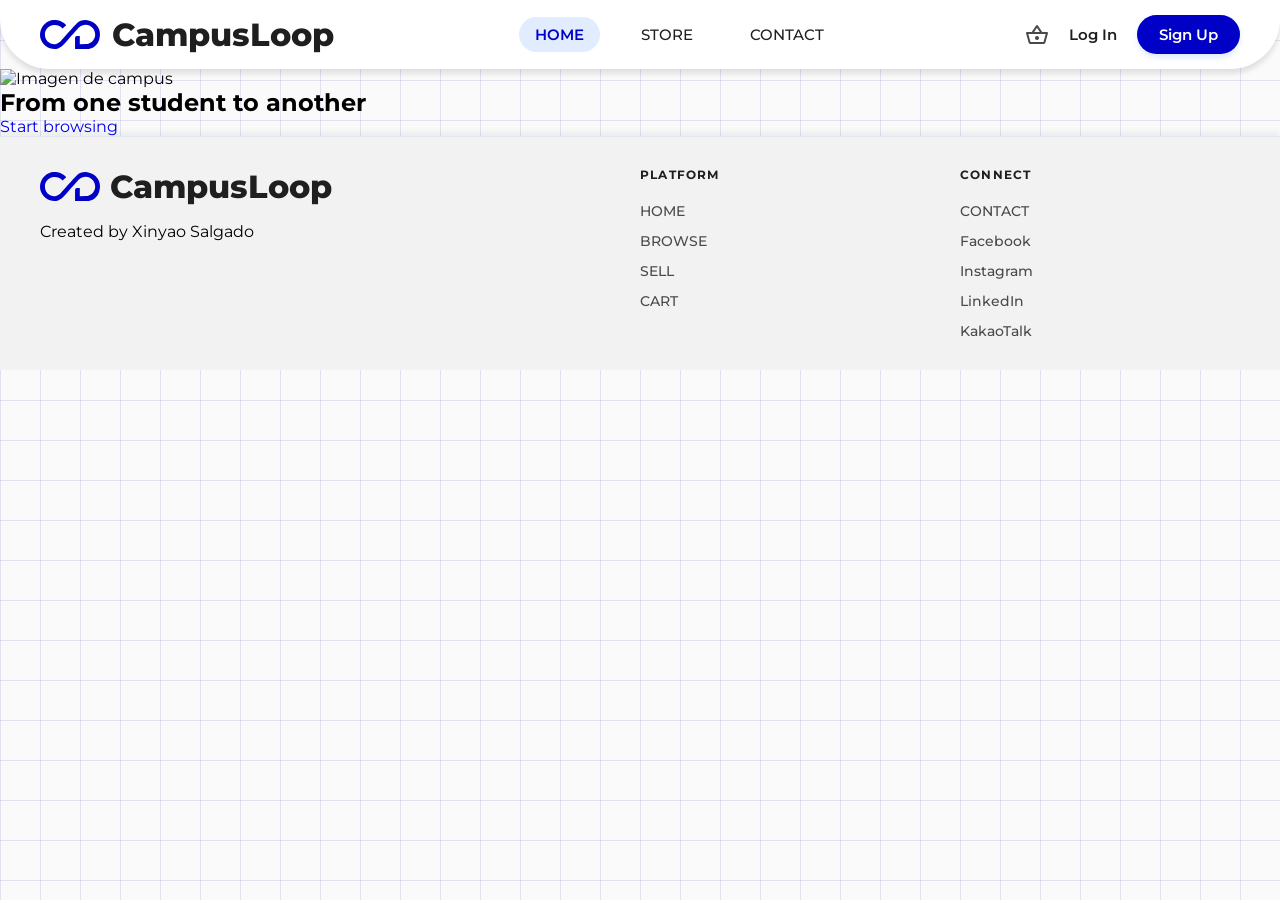
==== index.html @ 44f71fc2 "Updated pages titles" ====
<!DOCTYPE html>
<html lang="en">
<head>
    <meta charset="UTF-8">
    <meta name="viewport" content="width=device-width, initial-scale=1.0">
    <link rel="icon" type="image/x-icon" href="./assets/logo/CampusLoop_Black.svg">
    <title>Home - CampusLoop</title>
    <link rel="preconnect" href="https://fonts.googleapis.com">
    <link rel="preconnect" href="https://fonts.gstatic.com" crossorigin>
    <link href="https://fonts.googleapis.com/css2?family=Material+Symbols+Rounded:wght,FILL@100..700,0..1&amp;display=swap" rel="stylesheet"/>
    <link rel="stylesheet" href="./assets/styles/style.css">
</head>
<body>
    <!-- MENU -->
    <header class="navbar">
        <div class="navbar-left">
            <a href="index.html" class="logo-container">
                <img class="logo-img" src="./assets/logo/CampusLoop_Blue.svg" alt="Logo CampusLoop">
                <p class="logo-name">CampusLoop</p>
            </a>
        </div>
        <nav class="navbar-center">
            <a class="nav-link active" href="index.html">HOME</a>
            <a class="nav-link" href="browse.html">STORE</a>
            <a class="nav-link" href="contact.html">CONTACT</a>
        </nav>
        <div class="navbar-right">
            <a href="#" class="nav-icon">
                <span class="material-symbols-rounded">shopping_basket</span>
                <span class="cart-badge" id="cartBadge">0</span>
            </a>
            <a href="#" class="btn-login">Log In</a>
            <a href="#" class="btn-signup">Sign Up</a>
        </div>
    </header>

    <!-- MAIN CONTENT -->
    <main>
        <!-- Hero -->
        <section>
            <img src="campus.png" alt="Imagen de campus">
            <div>
                <h1>From one student to another</h1>
                <a href="#">Start browsing</a>
            </div>
        </section>
        <!-- Problem -->
        <section>

        </section>
    </main>

    <!-- FOOTER -->
    <footer>
        <div class="column ownership">
            <a href="index.html">
                <img class="logo-img" src="./assets/logo/CampusLoop_Blue.svg" alt="CampusLoop logo">
                <p class="logo-name">CampusLoop</p>
            </a>
            <p>Created by Xinyao Salgado</p>
        </div>
        <div class="column platform">
            <h5>PLATFORM</h5>
            <a href="index.html">HOME</a>
            <a href="browse.html">BROWSE</a>
            <a href="sell.html">SELL</a>
            <a href="cart.html">CART</a>
        </div>
        <div class="column">
            <h5>CONNECT</h5>
            <a href="contact.html">CONTACT</a>
            <a href="#">Facebook</a>
            <a href="#">Instagram</a>
            <a href="#">LinkedIn</a>
            <a href="#">KakaoTalk</a>
        </div>
    </footer>

    <script src="./assets/scripts/search.js"></script>
    <script src="./assets/scripts/loadProducts.js"></script>
</body>
</html>
---- assets/styles/style.css ----
@import url('https://fonts.googleapis.com/css2?family=Montserrat:ital,wght@0,100..900;1,100..900&display=swap');

* {
    padding: 0px;
    margin: 0px;
}

:root {
    /*COLORS*/
    --primary: hsl(240, 100%, 39%);
    --secondary: hsl(0, 0%, 100%);
    --accent: hsl(349, 100%, 65%);
    --text: hsl(0, 0%, 12%);
    --text-secondary: hsl(0, 0%, 29%);
    --accent-light: hsl(from var(--accent) h s calc(l + 10));
    --accent-dark: hsl(from var(--accent) h s calc(l - 20));
    --primary-light: hsl(from var(--primary) h s calc(l + 20));
    --primery-dark: hsl(from var(--primary) h s calc(l - 20));
    --secondary-dark: hsl(from var(--secondary) h s calc(l - 5));
    --background: hsl(0, 0%, 98%);
}

body {
    font-family: 'Montserrat',sans-serif;
    background-color: var(--background);
    background-image: 
        linear-gradient(to right, hsl(from var(--primary) h s l / 0.1) 1px, transparent 1px),
        linear-gradient(to bottom, hsl(from var(--primary) h s l / 0.1) 1px, transparent 1px);
    background-size: 40px 40px;
    background-attachment: fixed;
}
a {
    text-decoration: none;
}

.example {
    display: none;
}

/* HEADER */

.navbar {
    display: flex;
    justify-content: space-between;
    align-items: center;
    padding: 15px 40px;
    background-color: var(--secondary);
    box-shadow: 0 5px 5px rgba(0,0,0,0.1);
    border-radius: 0 0 50px 50px;
}

.navbar-left {
    flex: 0 0 auto;
    margin-right: auto;
}

.navbar-right {
    flex: 0 0 auto;
    margin-left: auto;
    display: flex;
    justify-content: flex-end;
    gap: 15px;  
}

.navbar-center {
    display: flex;
    gap: 25px;
}

.nav-link {
    text-decoration: none;
    color: var(--text);
    font-size: 15px;
    font-weight: 500;
    padding: 8px 16px;
    border-radius: 20px;
    transition: all 0.25s ease;
}

.nav-link:hover {
    color: var(--primary);
    background-color: rgba(59, 130, 246, 0.08);
}

.nav-link.active {
    color: var(--primary);
    background-color: rgba(59, 130, 246, 0.15);
    font-weight: 600;
}

.logo-container {
    display: flex;
    align-items: center;
    gap: 12px;
}

.logo-img { 
    width: 60px; 
    height: auto; 
}

.logo-name {
    font-size: 2rem;
    font-weight: 800;
    color: var(--text)
}

.navbar-right {
    display: flex;
    align-items: center;
    gap: 20px;
}


.nav-icon {
    color: var(--text-secondary);
    display: flex;
    align-items: center;
    text-decoration: none;
    transition: color 0.2s ease;
    position: relative;
}

.nav-icon:hover {
    color: var(--primary);
}

.cart-badge {
    position: absolute;
    top: -8px;
    right: -8px;
    background-color: var(--accent);
    color: white;
    border-radius: 50%;
    width: 22px;
    height: 22px;
    display: none;
    align-items: center;
    justify-content: center;
    font-size: 12px;
    font-weight: 700;
}

.btn-login {
    text-decoration: none;
    color: var(--text);
    font-size: 15px;
    font-weight: 600;
    transition: color 0.2s ease;
}

.btn-login:hover {
    color: var(--primary);    
}

.btn-signup {
    text-decoration: none;
    color: var(--secondary);
    background-color: var(--primary);
    font-size: 15px;
    font-weight: 600;
    padding: 10px 22px;
    border-radius: 20px;
    box-shadow: 0 4px 6px -1px rgba(59, 130, 246, 0.2);
    transition: all 0.2s ease;
}

.btn-signup:hover {
    background-color: #2563eb;
    transform: translateY(-1px);
    box-shadow: 0 6px 12px -2px rgba(59, 130, 246, 0.3);
}

.btn-signup:active {
    transform: translateY(0);
}

/* FOOTER */

footer {
    background-color: var(--secondary-dark);
    border-top: 1px solid #e2e8f0;
    padding: 30px 40px 30px 40px;
    
    display: grid;
    grid-template-columns: 2fr 1fr 1fr;
    gap: 40px;
    box-shadow: 0 -5px 5px rgba(0, 0, 0, 0.05);
}

.column {
    display: flex;
    flex-direction: column;
    gap: 12px;
}

.ownership a {
    display: flex;
    align-items: center;
    gap: 10px;                  
    text-decoration: none;
    color: var(--primary);
    font-size: 20px;
    font-weight: 700;
    margin-bottom: 4px;
}

footer h5 {
    color: var(--text);
    font-size: 12px;
    font-weight: 700;
    letter-spacing: 0.1em;
    margin: 0 0 8px 0;
}

.column > a {
    text-decoration: none;
    color: var(--text-secondary);
    font-size: 14px;
    font-weight: 500;
    width: fit-content;
    transition: all 0.2s ease;
}

.column > a:hover {
    color: var(--primary);
    transform: translateX(3px);
}
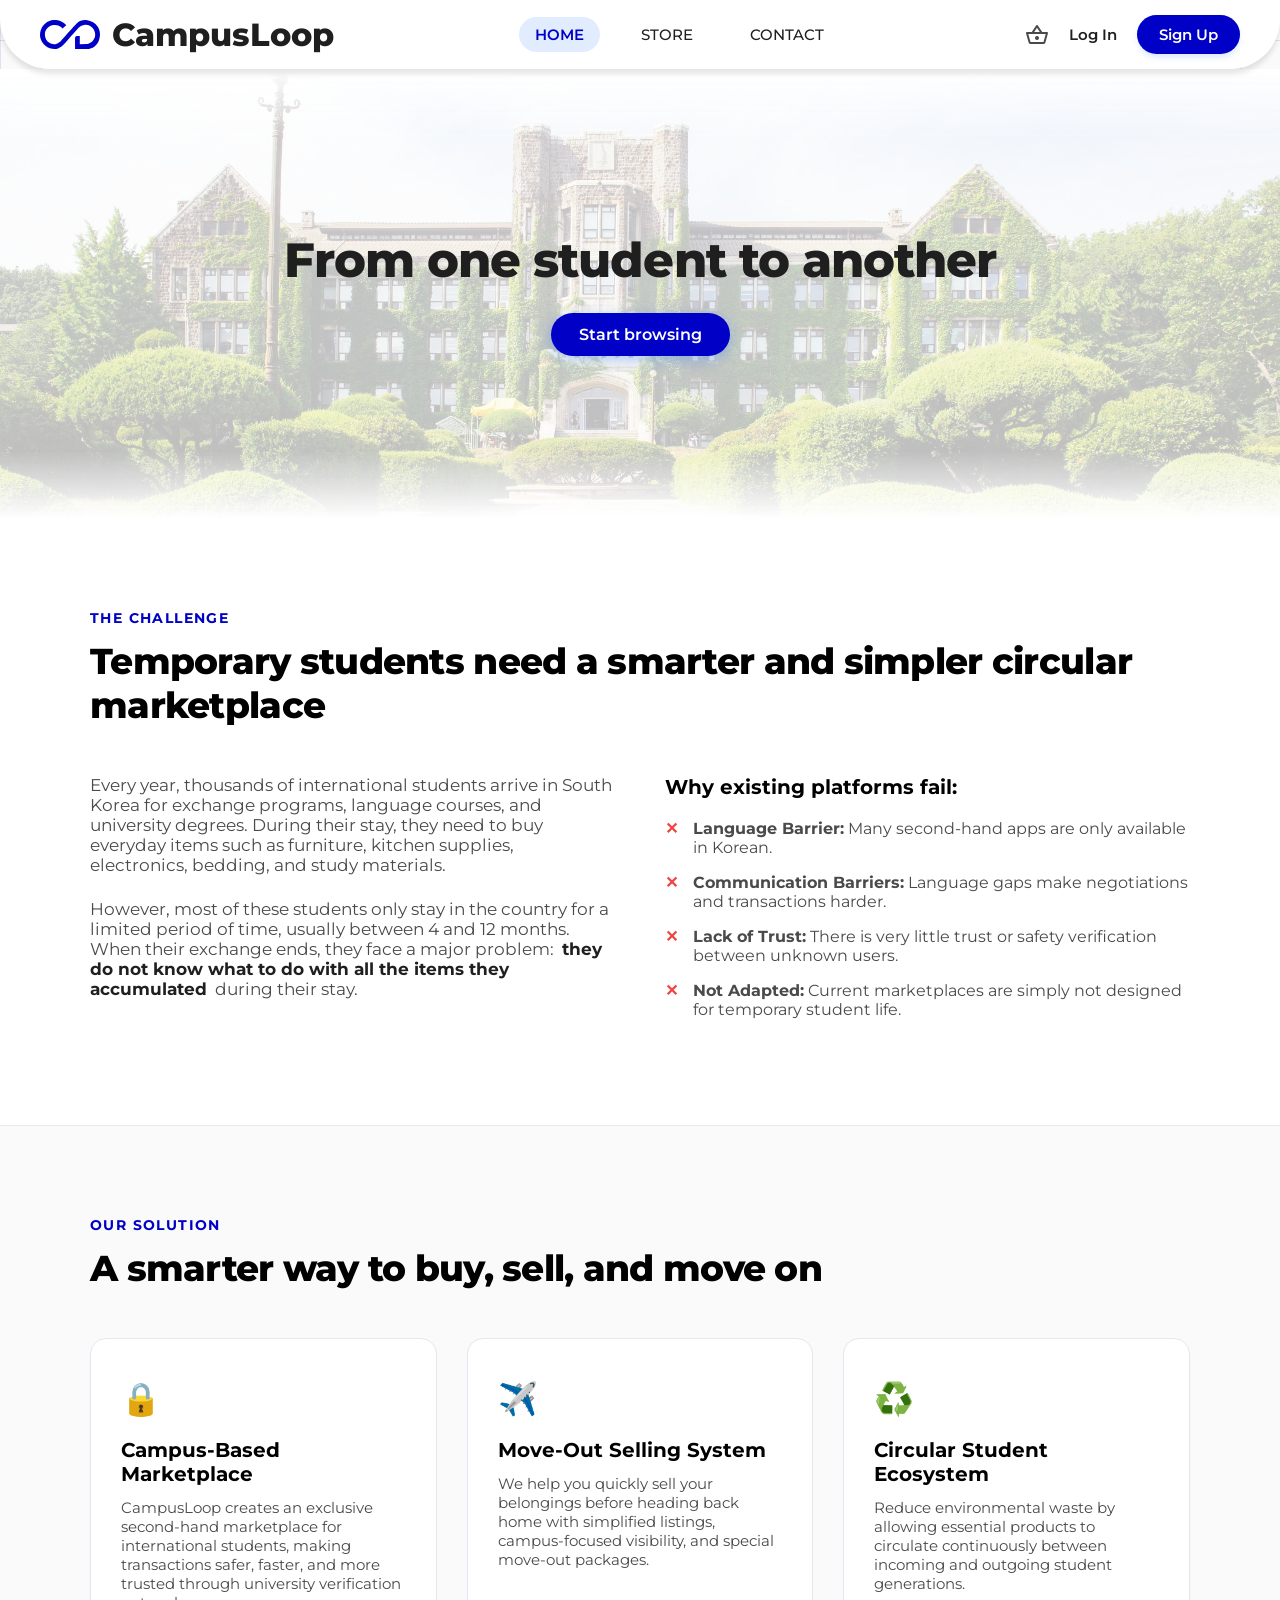
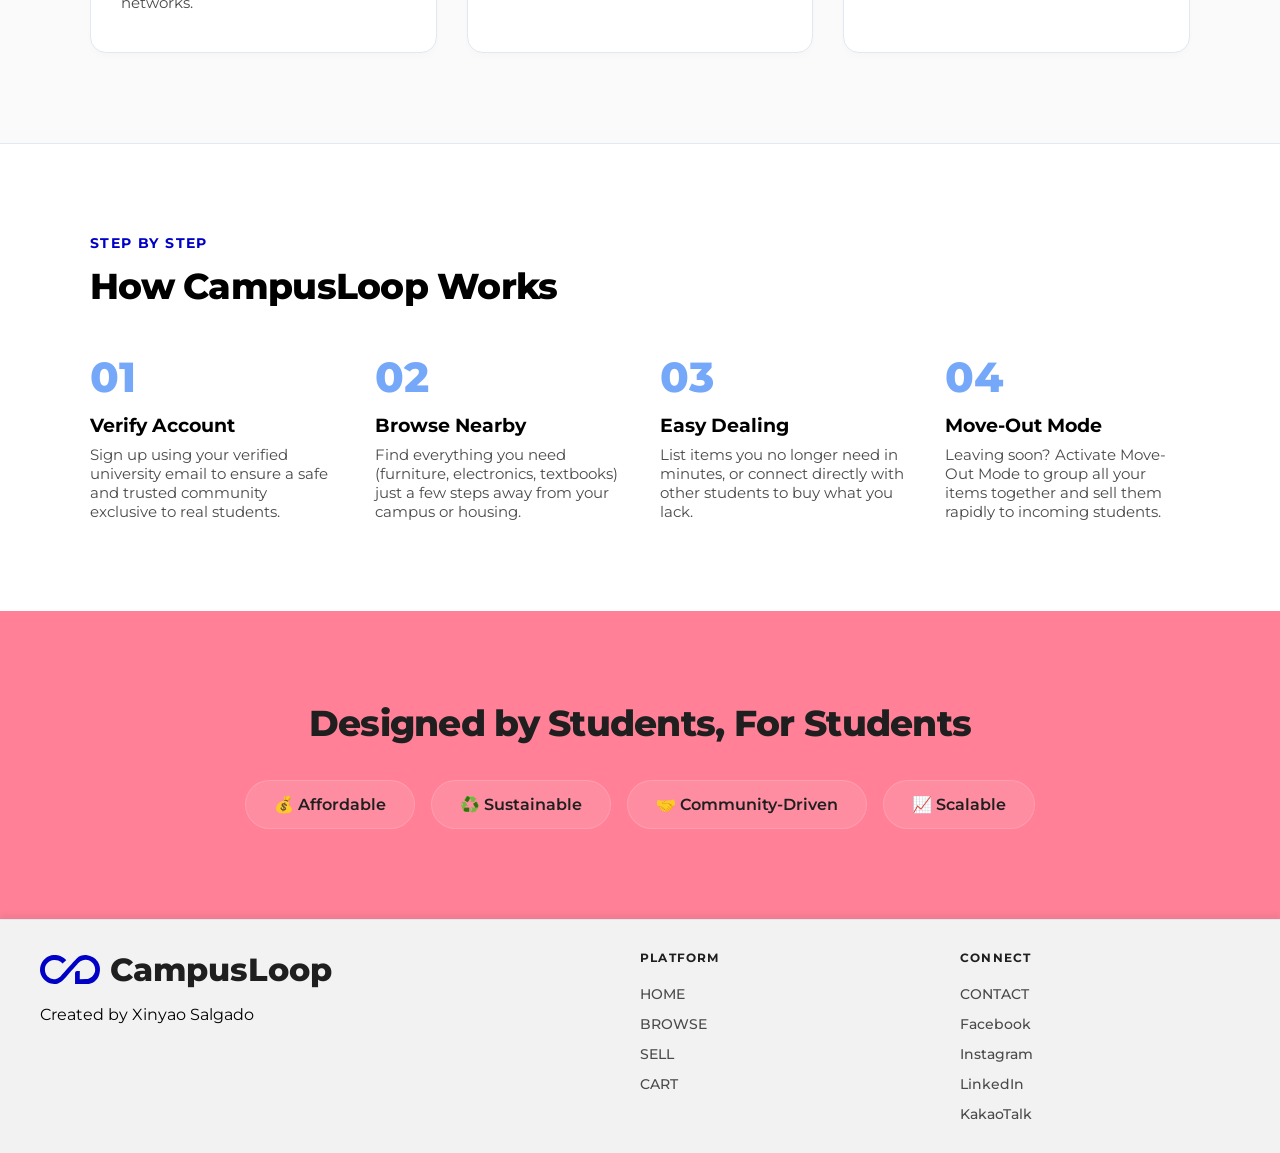
==== commit e888acd7: "Created home page" ====
--- a/index.html
+++ b/index.html
@@ -9,6 +9,7 @@
     <link rel="preconnect" href="https://fonts.gstatic.com" crossorigin>
     <link href="https://fonts.googleapis.com/css2?family=Material+Symbols+Rounded:wght,FILL@100..700,0..1&amp;display=swap" rel="stylesheet"/>
     <link rel="stylesheet" href="./assets/styles/style.css">
+    <link rel="stylesheet" href="./assets/styles/index.css">
 </head>
 <body>
     <!-- MENU -->
@@ -36,17 +37,132 @@
 
     <!-- MAIN CONTENT -->
     <main>
-        <!-- Hero -->
-        <section>
-            <img src="campus.png" alt="Imagen de campus">
+        <!-- HERO -->
+        <section class="hero">
+            <img src="./assets/images/campus.jpg" alt="Imagen de campus">
             <div>
                 <h1>From one student to another</h1>
-                <a href="#">Start browsing</a>
+                <a href="browse.html">Start browsing</a>
             </div>
         </section>
-        <!-- Problem -->
-        <section>
+        
+        <!-- PROBLEM -->
+        <section id="problem" class="web-section problem-section">
+            <div class="container">
+            <span class="section-tagline">The Challenge</span>
+            <h2>Temporary students need a smarter and simpler circular marketplace</h2>
+            
+            <div class="problem-content">
+                <div class="problem-text">
+                <p>
+                    Every year, thousands of international students arrive in South Korea for exchange programs, 
+                    language courses, and university degrees. During their stay, they need to buy everyday items 
+                    such as furniture, kitchen supplies, electronics, bedding, and study materials.
+                </p>
+                <p>
+                    However, most of these students only stay in the country for a limited period of time, 
+                    usually between 4 and 12 months. When their exchange ends, they face a major problem: 
+                    <strong>they do not know what to do with all the items they accumulated</strong> during their stay.
+                </p>
+                </div>
 
+                <div class="problem-reasons">
+                <h3>Why existing platforms fail:</h3>
+                <ul>
+                    <li><strong>Language Barrier:</strong> Many second-hand apps are only available in Korean.</li>
+                    <li><strong>Communication Barriers:</strong> Language gaps make negotiations and transactions harder.</li>
+                    <li><strong>Lack of Trust:</strong> There is very little trust or safety verification between unknown users.</li>
+                    <li><strong>Not Adapted:</strong> Current marketplaces are simply not designed for temporary student life.</li>
+                </ul>
+                </div>
+            </div>
+            </div>
+        </section>
+
+        <!-- SOLUTION -->
+        <section id="solution" class="web-section solution-section">
+            <div class="container">
+            <span class="section-tagline">Our Solution</span>
+            <h2>A smarter way to buy, sell, and move on</h2>
+            
+            <div class="solution-cards">
+                <div class="solution-card">
+                <div class="card-icon">🔒</div>
+                <h3>Campus-Based Marketplace</h3>
+                <p>
+                    CampusLoop creates an exclusive second-hand marketplace for international students, making transactions safer, faster, and more trusted through university verification networks.
+                </p>
+                </div>
+
+                <div class="solution-card">
+                <div class="card-icon">✈️</div>
+                <h3>Move-Out Selling System</h3>
+                <p>
+                    We help you quickly sell your belongings before heading back home with simplified listings, campus-focused visibility, and special move-out packages.
+                </p>
+                </div>
+
+                <div class="solution-card">
+                <div class="card-icon">♻️</div>
+                <h3>Circular Student Ecosystem</h3>
+                <p>
+                    Reduce environmental waste by allowing essential products to circulate continuously between incoming and outgoing student generations.
+                </p>
+                </div>
+            </div>
+            </div>
+        </section>
+
+        <!-- STEPS -->
+        <section id="how-it-works" class="web-section steps-section">
+            <div class="container">
+            <span class="section-tagline">Step by Step</span>
+            <h2>How CampusLoop Works</h2>
+            
+            <ol class="steps-list">
+                <li>
+                <span class="step-number">01</span>
+                <div class="step-content">
+                    <h3>Verify Account</h3>
+                    <p>Sign up using your verified university email to ensure a safe and trusted community exclusive to real students.</p>
+                </div>
+                </li>
+                <li>
+                <span class="step-number">02</span>
+                <div class="step-content">
+                    <h3>Browse Nearby</h3>
+                    <p>Find everything you need (furniture, electronics, textbooks) just a few steps away from your campus or housing.</p>
+                </div>
+                </li>
+                <li>
+                <span class="step-number">03</span>
+                <div class="step-content">
+                    <h3>Easy Dealing</h3>
+                    <p>List items you no longer need in minutes, or connect directly with other students to buy what you lack.</p>
+                </div>
+                </li>
+                <li>
+                <span class="step-number">04</span>
+                <div class="step-content">
+                    <h3>Move-Out Mode</h3>
+                    <p>Leaving soon? Activate Move-Out Mode to group all your items together and sell them rapidly to incoming students.</p>
+                </div>
+                </li>
+            </ol>
+            </div>
+        </section>
+
+        <!-- VALUES -->
+        <section id="values" class="web-section values-section">
+            <div class="container">
+            <h2>Designed by Students, For Students</h2>
+            <div class="values-pills">
+                <div class="pill">💰 Affordable</div>
+                <div class="pill">♻️ Sustainable</div>
+                <div class="pill">🤝 Community-Driven</div>
+                <div class="pill">📈 Scalable</div>
+            </div>
+            </div>
         </section>
     </main>
 
@@ -75,8 +191,8 @@
             <a href="#">KakaoTalk</a>
         </div>
     </footer>
-
-    <script src="./assets/scripts/search.js"></script>
-    <script src="./assets/scripts/loadProducts.js"></script>
+    <script src="./assets/scripts/cart.js"></script>
+    <!-- <script src="./assets/scripts/search.js"></script>
+    <script src="./assets/scripts/loadProducts.js"></script> -->
 </body>
 </html>
--- a/assets/styles/style.css
+++ b/assets/styles/style.css
@@ -18,6 +18,8 @@
     --primery-dark: hsl(from var(--primary) h s calc(l - 20));
     --secondary-dark: hsl(from var(--secondary) h s calc(l - 5));
     --background: hsl(0, 0%, 98%);
+    --background-primary: white;
+    --background-secondary: hsl(349, 100%, 86%);
 }
 
 body {
@@ -29,6 +31,7 @@
     background-size: 40px 40px;
     background-attachment: fixed;
 }
+
 a {
     text-decoration: none;
 }
@@ -47,6 +50,9 @@
     background-color: var(--secondary);
     box-shadow: 0 5px 5px rgba(0,0,0,0.1);
     border-radius: 0 0 50px 50px;
+
+    position: relative;
+    z-index: 10;
 }
 
 .navbar-left {
--- a/assets/styles/index.css
+++ b/assets/styles/index.css
@@ -0,0 +1,267 @@
+/* HERO */
+
+.hero {
+  position: relative;
+  width: 100%;
+  min-height: 450px;       
+  display: flex;
+  justify-content: center; 
+  align-items: center;     
+  overflow: hidden;        
+
+  /* El truco está aquí: cambia "transparent" por tu color de fondo liso */
+  background-color: #ffffff; /* Puedes usar #ffffff (blanco) o el color base de tu diseño */
+}
+
+.hero img {
+  position: absolute;
+  top: 0;
+  left: 0;
+  width: 100%;
+  height: 100%;
+  object-fit: cover;       /* Hace que la imagen llene el espacio sin deformarse */
+  z-index: 1;              /* Se queda en la capa de atrás */
+  opacity: 0.25;           /* "Casi transparente" (ajusta entre 0 y 1 a tu gusto) */
+  
+  -webkit-mask-image: linear-gradient(to bottom, 
+    rgba(0, 0, 0, 0) 0%,     /* Totalmente invisible en el borde superior */
+    rgba(0, 0, 0, 1) 15%,    /* Se vuelve 100% visible al bajar un 15% */
+    rgba(0, 0, 0, 1) 85%,    /* Se mantiene 100% visible hasta el 80% */
+    rgba(0, 0, 0, 0) 100%    /* Se desvanece por completo al llegar al 100% (borde inferior) */
+  );
+  
+  mask-image: linear-gradient(to bottom, 
+    rgba(0, 0, 0, 0) 0%, 
+    rgba(0, 0, 0, 1) 15%, 
+    rgba(0, 0, 0, 1) 85%, 
+    rgba(0, 0, 0, 0) 100%
+  );
+}
+
+.hero > div {
+  position: relative;
+  z-index: 2;              /* Se posiciona por encima de la imagen */
+  text-align: center;      /* Centra las líneas de texto */
+  display: flex;
+  flex-direction: column;
+  align-items: center;
+  gap: 24px;               /* Separación entre el H1 y el botón */
+  max-width: 800px;        /* Evita que el texto se estire demasiado a lo ancho */
+  padding: 0 20px;
+}
+
+.hero h1 {
+  font-size: 48px;         /* Tamaño grande de impacto */
+  font-weight: 800;
+  color: var(--text);
+  margin: 0;
+  line-height: 1.2;
+  letter-spacing: -0.02em;
+}
+
+.hero a {
+  text-decoration: none;
+  color: var(--secondary);
+  background-color: var(--primary);
+  font-size: 16px;
+  font-weight: 600;
+  padding: 12px 28px;
+  border-radius: 25px;     /* Estilo píldora en sintonía con el resto de la app */
+  box-shadow: 0 4px 14px rgba(59, 130, 246, 0.4);
+  transition: all 0.2s ease;
+}
+
+.hero a:hover {
+  background-color: #2563eb;
+  transform: translateY(-2px);
+  box-shadow: 0 6px 20px rgba(59, 130, 246, 0.5);
+}
+
+/*  */
+.web-section {
+  padding: 90px 20px;
+  width: 100%;
+  box-sizing: border-box;
+}
+
+.container {
+  max-width: 1100px;
+  margin: 0 auto;
+}
+
+/* Etiquetas pequeñas sobre los títulos */
+.section-tagline {
+  display: block;
+  color: var(--primary);
+  font-size: 14px;
+  font-weight: 700;
+  text-transform: uppercase;
+  letter-spacing: 0.1em;
+  margin-bottom: 12px;
+}
+
+h2 {
+  font-size: 36px;
+  font-weight: 800;
+  margin-top: 0;
+  margin-bottom: 48px;
+  letter-spacing: -0.02em;
+}
+
+/* PROBLEM SECTION */
+.problem-section {
+  background-color: var(--secondary);
+  border-bottom: 1px solid #e2e8f0;
+}
+
+.problem-content {
+  display: grid;
+  grid-template-columns: 1fr 1fr;
+  gap: 50px;
+}
+
+.problem-text p {
+  font-size: 17px;
+  color: var(--text-secondary);
+  margin-bottom: 24px;
+}
+
+.problem-text strong {
+  color: var(--text);
+  padding: 2px 4px;
+  border-radius: 4px;
+}
+
+.problem-reasons h3 {
+  font-size: 20px;
+  margin-top: 0;
+  margin-bottom: 20px;
+}
+
+.problem-reasons ul {
+  list-style: none;
+  padding: 0;
+  margin: 0;
+}
+
+.problem-reasons li {
+  position: relative;
+  padding-left: 28px;
+  margin-bottom: 16px;
+  color: var(--text-secondary);
+  font-size: 16px;
+}
+
+.problem-reasons li::before {
+  content: "✕";
+  position: absolute;
+  left: 0;
+  color: #ef4444; 
+  font-weight: bold;
+}
+
+/* SOLUTION SECTION */
+.solution-section {
+  border-bottom: 1px solid #e2e8f0;
+}
+
+.solution-cards {
+  display: grid;
+  grid-template-columns: repeat(auto-fit, minmax(280px, 1fr));
+  gap: 30px;
+}
+
+.solution-card {
+  background-color: var(--background-primary);
+  padding: 40px 30px;
+  border-radius: 16px;
+  border: 1px solid #e2e8f0;
+  box-shadow: 0 4px 6px -1px rgba(0, 0, 0, 0.02);
+  transition: transform 0.2s ease, box-shadow 0.2s ease;
+}
+
+.solution-card:hover {
+  transform: translateY(-5px);
+  box-shadow: 0 12px 24px -5px rgba(0, 0, 0, 0.06);
+}
+
+.card-icon {
+  font-size: 32px;
+  margin-bottom: 20px;
+}
+
+.solution-card h3 {
+  font-size: 20px;
+  margin: 0 0 12px 0;
+}
+
+.solution-card p {
+  color: var(--text-secondary);
+  margin: 0;
+  font-size: 15px;
+}
+
+/* STEPS SECTION */
+.steps-section {
+  background-color: var(--background-primary);
+}
+
+.steps-list {
+  list-style: none;
+  padding: 0;
+  margin: 0;
+  display: grid;
+  grid-template-columns: repeat(auto-fit, minmax(220px, 1fr));
+  gap: 40px;
+}
+
+.steps-list li {
+  display: flex;
+  flex-direction: column;
+  gap: 16px;
+}
+
+.step-number {
+  font-size: 42px;
+  font-weight: 800;
+  color: hsla(217, 91%, 60%, 0.7); 
+  line-height: 1;
+}
+
+.step-content h3 {
+  font-size: 19px;
+  margin: 0 0 8px 0;
+}
+
+.step-content p {
+  color: var(--text-secondary);
+  font-size: 15px;
+  margin: 0;
+}
+
+/* VALUES SECTION */
+.values-section {
+  text-align: center;
+  background-color: var(--accent-light);
+  color: var(--text);
+}
+
+.values-section h2 {
+  margin-bottom: 35px;
+}
+
+.values-pills {
+  display: flex;
+  justify-content: center;
+  gap: 16px;
+  flex-wrap: wrap;
+}
+
+.pill {
+  background-color: rgba(255, 255, 255, 0.1);
+  padding: 14px 28px;
+  border-radius: 30px;
+  font-weight: 600;
+  font-size: 16px;
+  border: 1px solid rgba(255, 255, 255, 0.15);
+}
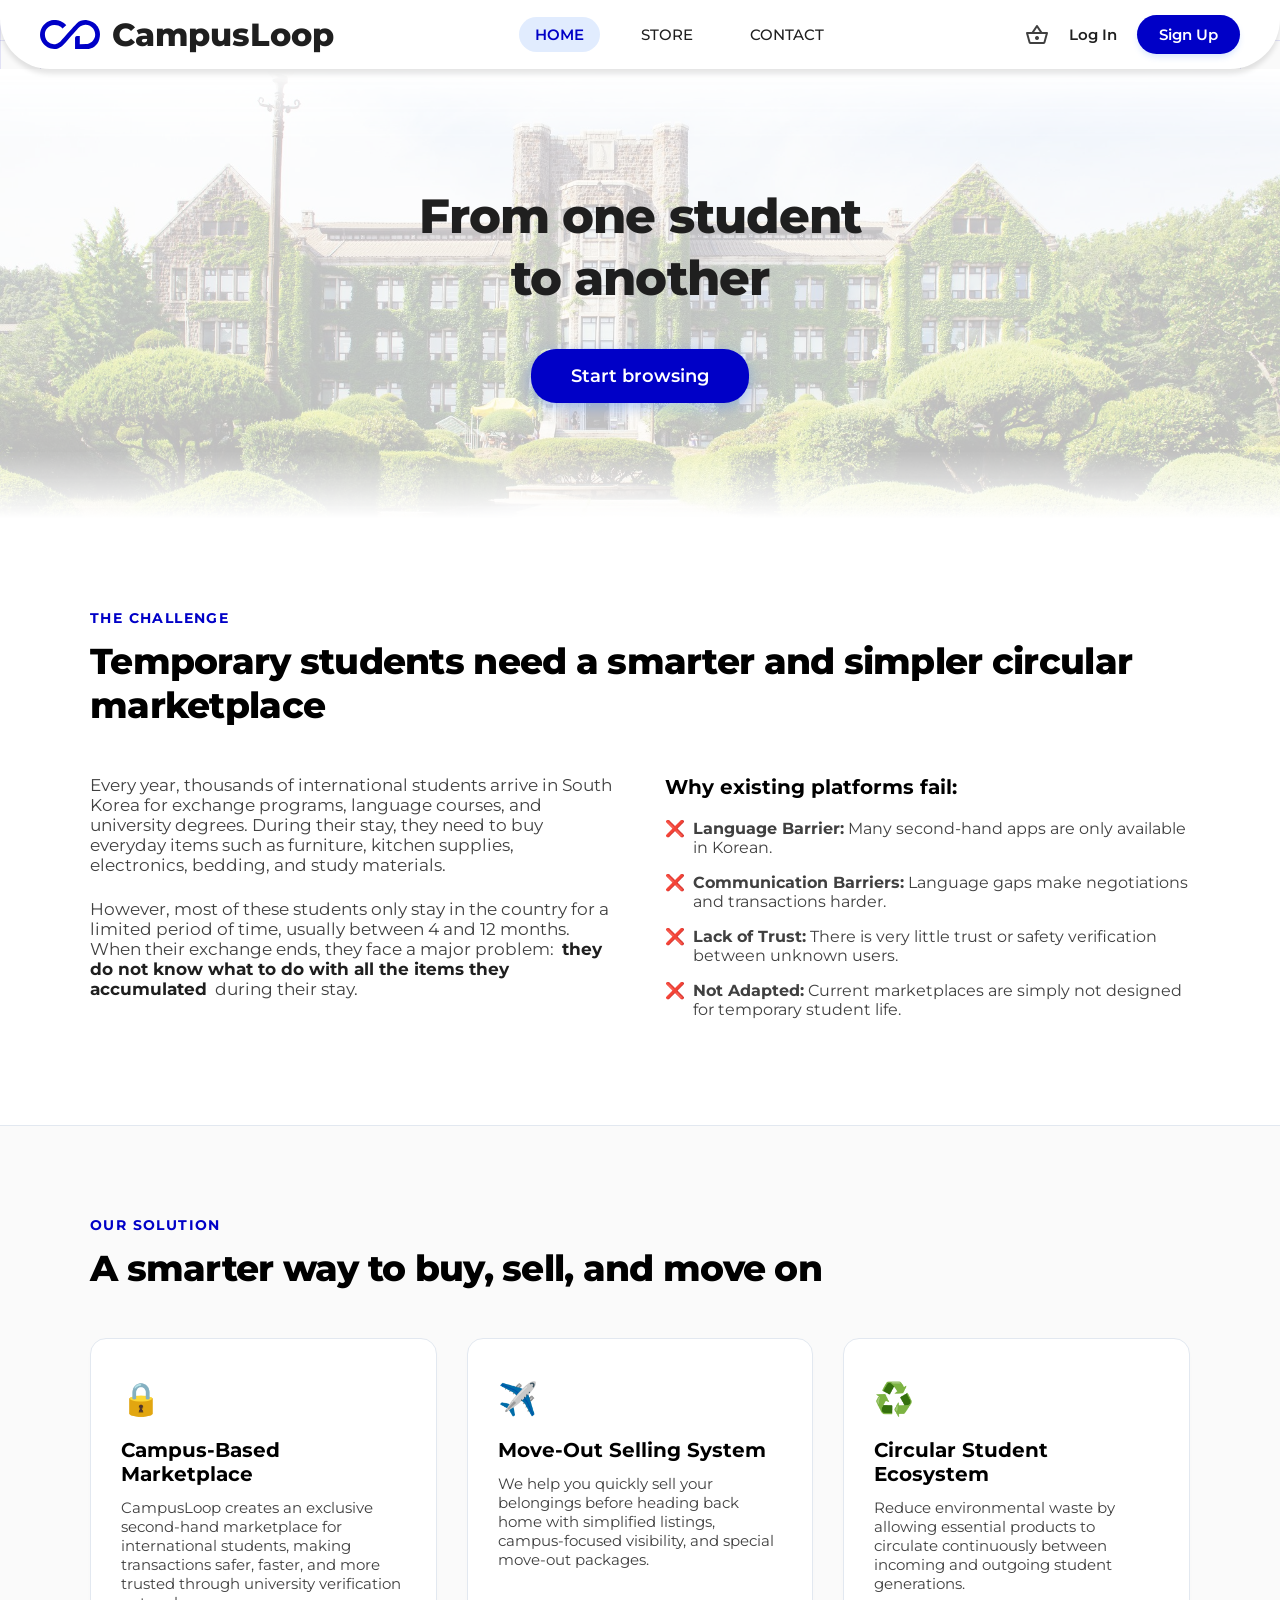
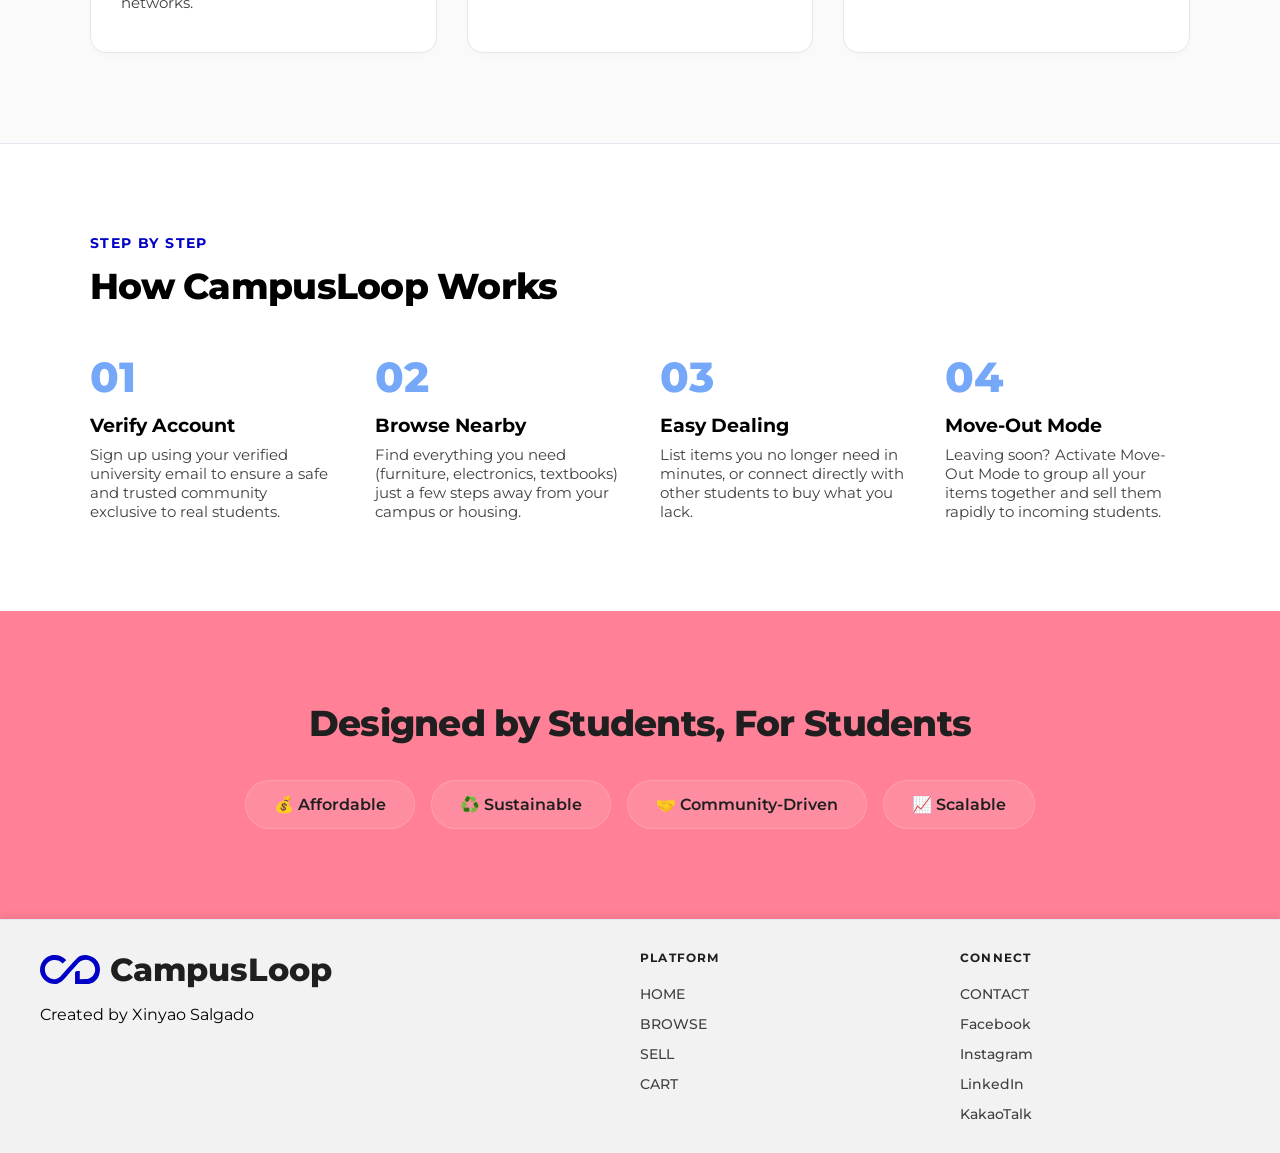
==== commit 284a8c10: "Better styling for index.html" ====
--- a/index.html
+++ b/index.html
@@ -41,7 +41,7 @@
         <section class="hero">
             <img src="./assets/images/campus.jpg" alt="Imagen de campus">
             <div>
-                <h1>From one student to another</h1>
+                <h1>From one student <br> to another</h1>
                 <a href="browse.html">Start browsing</a>
             </div>
         </section>
--- a/assets/styles/style.css
+++ b/assets/styles/style.css
@@ -11,7 +11,7 @@
     --secondary: hsl(0, 0%, 100%);
     --accent: hsl(349, 100%, 65%);
     --text: hsl(0, 0%, 12%);
-    --text-secondary: hsl(0, 0%, 29%);
+    --text-secondary: hsl(0, 0%, 25%);
     --accent-light: hsl(from var(--accent) h s calc(l + 10));
     --accent-dark: hsl(from var(--accent) h s calc(l - 20));
     --primary-light: hsl(from var(--primary) h s calc(l + 20));
--- a/assets/styles/index.css
+++ b/assets/styles/index.css
@@ -8,9 +8,7 @@
   justify-content: center; 
   align-items: center;     
   overflow: hidden;        
-
-  /* El truco está aquí: cambia "transparent" por tu color de fondo liso */
-  background-color: #ffffff; /* Puedes usar #ffffff (blanco) o el color base de tu diseño */
+  background-color: #ffffff;
 }
 
 .hero img {
@@ -19,15 +17,15 @@
   left: 0;
   width: 100%;
   height: 100%;
-  object-fit: cover;       /* Hace que la imagen llene el espacio sin deformarse */
-  z-index: 1;              /* Se queda en la capa de atrás */
-  opacity: 0.25;           /* "Casi transparente" (ajusta entre 0 y 1 a tu gusto) */
+  object-fit: cover;      
+  z-index: 1;          
+  opacity: 0.25;      
   
   -webkit-mask-image: linear-gradient(to bottom, 
-    rgba(0, 0, 0, 0) 0%,     /* Totalmente invisible en el borde superior */
-    rgba(0, 0, 0, 1) 15%,    /* Se vuelve 100% visible al bajar un 15% */
-    rgba(0, 0, 0, 1) 85%,    /* Se mantiene 100% visible hasta el 80% */
-    rgba(0, 0, 0, 0) 100%    /* Se desvanece por completo al llegar al 100% (borde inferior) */
+    rgba(0, 0, 0, 0) 0%,  
+    rgba(0, 0, 0, 1) 15%,  
+    rgba(0, 0, 0, 1) 85%,  
+    rgba(0, 0, 0, 0) 100%   
   );
   
   mask-image: linear-gradient(to bottom, 
@@ -40,22 +38,22 @@
 
 .hero > div {
   position: relative;
-  z-index: 2;              /* Se posiciona por encima de la imagen */
-  text-align: center;      /* Centra las líneas de texto */
+  z-index: 2;     
+  text-align: center; 
   display: flex;
   flex-direction: column;
   align-items: center;
-  gap: 24px;               /* Separación entre el H1 y el botón */
-  max-width: 800px;        /* Evita que el texto se estire demasiado a lo ancho */
+  gap: 40px;  
+  max-width: 800px;     
   padding: 0 20px;
 }
 
 .hero h1 {
-  font-size: 48px;         /* Tamaño grande de impacto */
+  font-size: 48px;       
   font-weight: 800;
   color: var(--text);
   margin: 0;
-  line-height: 1.2;
+  line-height: 1.3;
   letter-spacing: -0.02em;
 }
 
@@ -63,10 +61,10 @@
   text-decoration: none;
   color: var(--secondary);
   background-color: var(--primary);
-  font-size: 16px;
+  font-size: 18px;
   font-weight: 600;
-  padding: 12px 28px;
-  border-radius: 25px;     /* Estilo píldora en sintonía con el resto de la app */
+  padding: 16px 40px;
+  border-radius: 25px;
   box-shadow: 0 4px 14px rgba(59, 130, 246, 0.4);
   transition: all 0.2s ease;
 }
@@ -77,7 +75,7 @@
   box-shadow: 0 6px 20px rgba(59, 130, 246, 0.5);
 }
 
-/*  */
+/* GENERAL */
 .web-section {
   padding: 90px 20px;
   width: 100%;
@@ -89,7 +87,6 @@
   margin: 0 auto;
 }
 
-/* Etiquetas pequeñas sobre los títulos */
 .section-tagline {
   display: block;
   color: var(--primary);
@@ -153,11 +150,9 @@
 }
 
 .problem-reasons li::before {
-  content: "✕";
+  content: "❌";
   position: absolute;
   left: 0;
-  color: #ef4444; 
-  font-weight: bold;
 }
 
 /* SOLUTION SECTION */
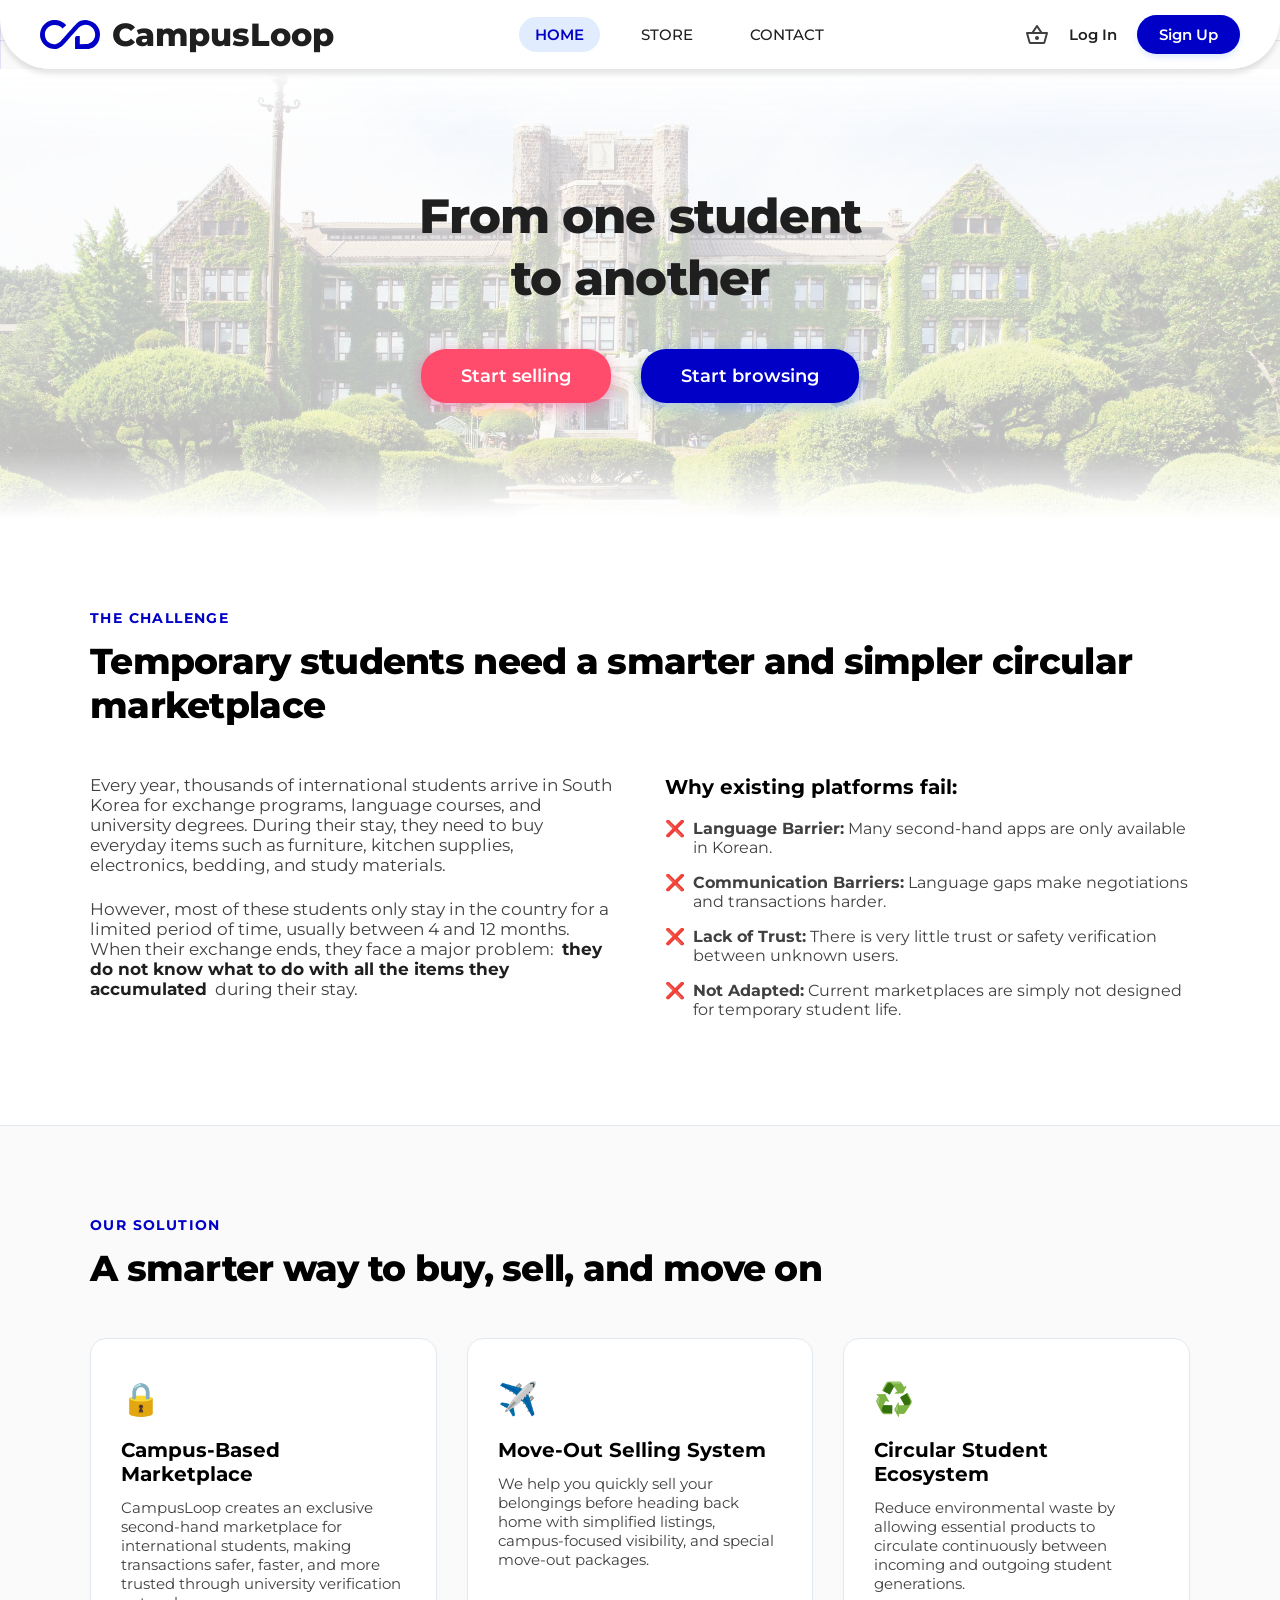
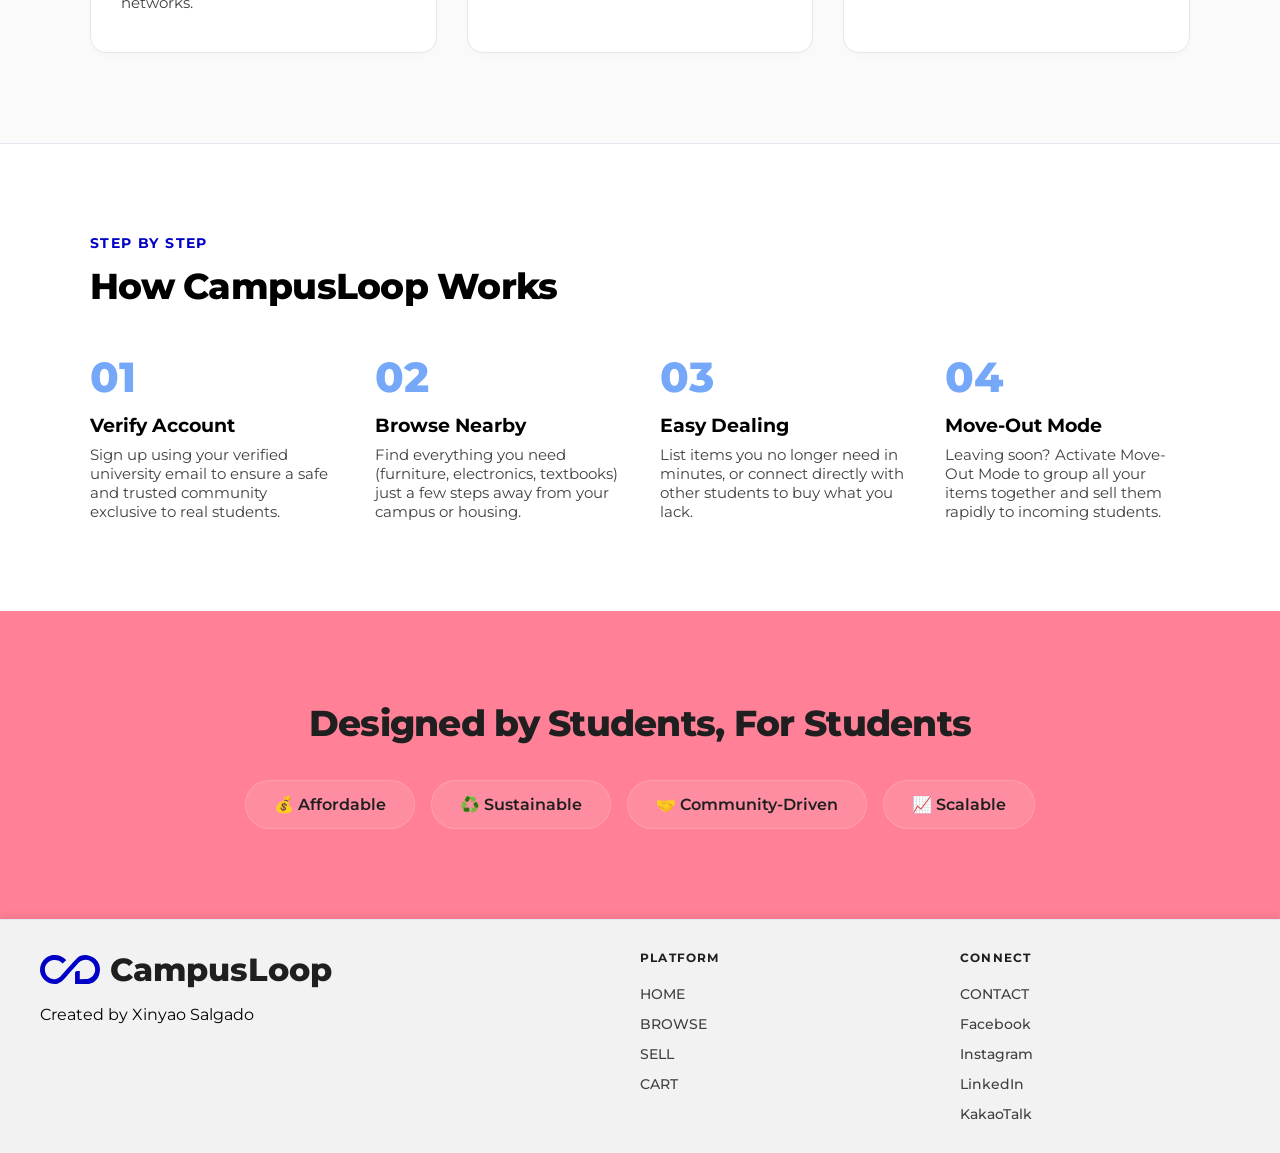
==== commit b723fe3e: "Created a sell button on hero" ====
--- a/index.html
+++ b/index.html
@@ -26,7 +26,7 @@
             <a class="nav-link" href="contact.html">CONTACT</a>
         </nav>
         <div class="navbar-right">
-            <a href="#" class="nav-icon">
+            <a href="cart.html" class="nav-icon">
                 <span class="material-symbols-rounded">shopping_basket</span>
                 <span class="cart-badge" id="cartBadge">0</span>
             </a>
@@ -42,7 +42,11 @@
             <img src="./assets/images/campus.jpg" alt="Imagen de campus">
             <div>
                 <h1>From one student <br> to another</h1>
-                <a href="browse.html">Start browsing</a>
+                <div class="btns-hero">
+                    <a class="btn-sell" href="sell.html">Start selling</a>
+                    <a class="btn-browse" href="browse.html">Start browsing</a>
+                </div>
+                
             </div>
         </section>
         
--- a/assets/styles/style.css
+++ b/assets/styles/style.css
@@ -30,6 +30,17 @@
         linear-gradient(to bottom, hsl(from var(--primary) h s l / 0.1) 1px, transparent 1px);
     background-size: 40px 40px;
     background-attachment: fixed;
+    min-height: 100vh;
+    box-sizing: border-box;
+
+    display: flex;
+    flex-direction: column;
+}
+
+main {
+    flex-shrink: 0;
+    width: 100%;
+    box-sizing: border-box;
 }
 
 a {
@@ -187,11 +198,14 @@
     background-color: var(--secondary-dark);
     border-top: 1px solid #e2e8f0;
     padding: 30px 40px 30px 40px;
-    
     display: grid;
     grid-template-columns: 2fr 1fr 1fr;
     gap: 40px;
     box-shadow: 0 -5px 5px rgba(0, 0, 0, 0.05);
+    width: 100%;
+    box-sizing: border-box;
+
+    flex-grow: 1;
 }
 
 .column {
--- a/assets/styles/index.css
+++ b/assets/styles/index.css
@@ -57,22 +57,44 @@
   letter-spacing: -0.02em;
 }
 
-.hero a {
-  text-decoration: none;
+.btns-hero {
+  display: flex;
+  flex-direction: row;
+  align-items: center;
+  gap: 30px;
+}
+
+.btn-sell {
+  color: var(--secondary);
+  background-color: var(--accent);
+  box-shadow: 0 4px 14px rgba(247, 60, 138, 0.4);
+}
+
+.btn-sell:hover {
+  background-color: var(--accent-light);
+  transform: translateY(-2px);
+  box-shadow: 0 6px 20px rgba(246, 59, 162, 0.5);
+}
+
+.btn-browse {
   color: var(--secondary);
   background-color: var(--primary);
+  box-shadow: 0 4px 14px rgba(59, 130, 246, 0.4);
+}
+
+.btn-browse:hover {
+  background-color: var(--primary-light);
+  transform: translateY(-2px);
+  box-shadow: 0 6px 20px rgba(59, 130, 246, 0.5);
+}
+
+.btns-hero a {
+  text-decoration: none;
   font-size: 18px;
   font-weight: 600;
   padding: 16px 40px;
   border-radius: 25px;
-  box-shadow: 0 4px 14px rgba(59, 130, 246, 0.4);
   transition: all 0.2s ease;
-}
-
-.hero a:hover {
-  background-color: #2563eb;
-  transform: translateY(-2px);
-  box-shadow: 0 6px 20px rgba(59, 130, 246, 0.5);
 }
 
 /* GENERAL */
